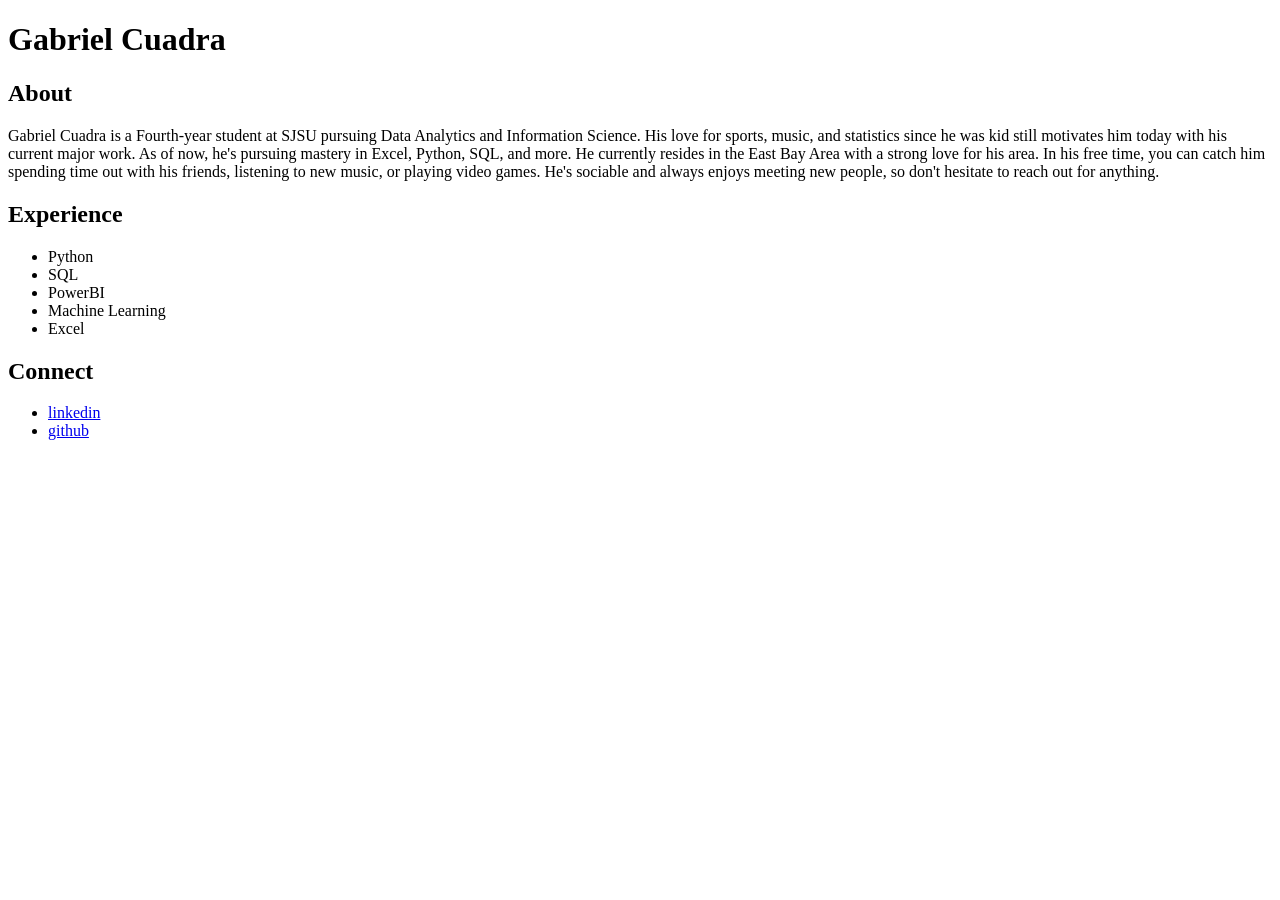
==== index.html @ 94361422 "Merge branch 'main' into lesson-5" ====
<!DOCTYPE html>
<html lang="en">
 <head>
    <title>Gabriel Cuadra's Portfolio</title>
    <meta charset="UTF-8">
    <meta http-equiv="X-UA-Compatible" content="IE=edge">
    <meta name="viewport" content="width=device-width, initial-scale=1.0"> 
 </head>
<body>
    <h1> Gabriel Cuadra</h1>
    <h2> About </h2>
    <p>Gabriel Cuadra is a Fourth-year student at SJSU pursuing Data Analytics and Information Science. His love for sports, music, and statistics since he was kid still motivates him today with his current major work. As of now, he's pursuing mastery in Excel, Python, SQL, and more. He currently resides in the East Bay Area with a strong love for his area. In his free time, you can catch him spending time out with his friends, listening to new music, or playing video games. He's sociable and always enjoys meeting new people, so don't hesitate to reach out for anything.</p>
    <h2>Experience</h2>
    <ul>
        <li>Python</li>
        <li>SQL</li>
        <li>PowerBI</li>
        <li>Machine Learning</li>
        <li>Excel</li>
    </ul>
    <h2> Connect</h2>
    <ul>
        <li><a href="https://www.linkedin.com/in/gabrielcuadra8"> linkedin</a></li>
        <li><a href="https://github.com/gabecdra"> github</a></li>
    </ul>

</body>
</html>
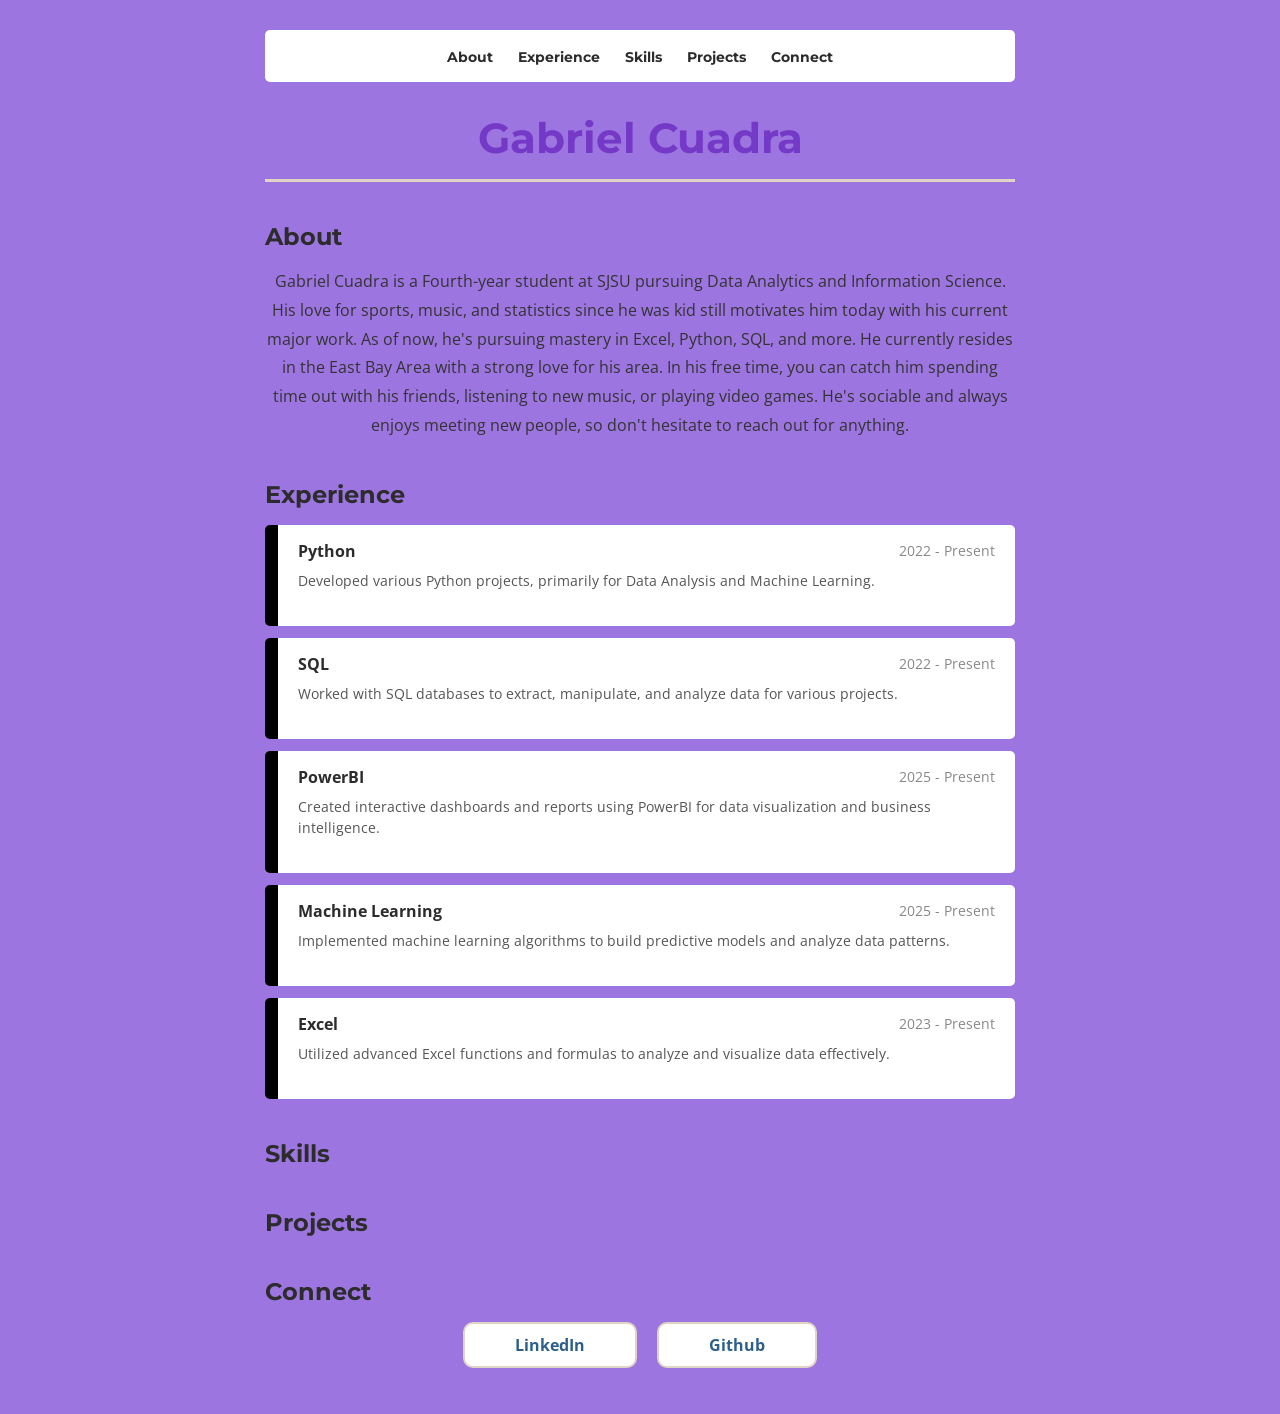
==== commit 8fc10fc7: "styling added" ====
--- a/index.html
+++ b/index.html
@@ -5,25 +5,60 @@
     <meta charset="UTF-8">
     <meta http-equiv="X-UA-Compatible" content="IE=edge">
     <meta name="viewport" content="width=device-width, initial-scale=1.0"> 
+    <link href = "css/index.css" rel ="stylesheet">
  </head>
 <body>
+    <nav>
+        <ul>
+            <li><a href="#about">About</a></li>
+            <li><a href="#experience">Experience</a></li>
+            <li><a href="#skills">Skills</a></li>
+            <li><a href="#projects">Projects</a></li>
+            <li><a href="#connect">Connect</a></li>
+        </ul>
+    </nav>
+
     <h1> Gabriel Cuadra</h1>
-    <h2> About </h2>
+    <h2 id="about">About</h2>
     <p>Gabriel Cuadra is a Fourth-year student at SJSU pursuing Data Analytics and Information Science. His love for sports, music, and statistics since he was kid still motivates him today with his current major work. As of now, he's pursuing mastery in Excel, Python, SQL, and more. He currently resides in the East Bay Area with a strong love for his area. In his free time, you can catch him spending time out with his friends, listening to new music, or playing video games. He's sociable and always enjoys meeting new people, so don't hesitate to reach out for anything.</p>
-    <h2>Experience</h2>
+    <h2 id="experience">Experience</h2>
     <ul>
-        <li>Python</li>
-        <li>SQL</li>
-        <li>PowerBI</li>
-        <li>Machine Learning</li>
-        <li>Excel</li>
+        <li>
+            <span class = "experience-title">Python</span>
+            <span class = "experience-date">2022 - Present</span>
+            <p class="experience-description">Developed various Python projects, primarily for Data Analysis and Machine Learning.</p>
+        </li>
+        <li>
+            <span class = "experience-title">SQL</span>
+            <span class = "experience-date">2022 - Present</span>
+            <p class="experience-description">Worked with SQL databases to extract, manipulate, and analyze data for various projects.</p>
+        </li>
+        <li>
+            <span class = "experience-title">PowerBI</span>
+            <span class = "experience-date">2025 - Present</span>
+            <p class="experience-description">Created interactive dashboards and reports using PowerBI for data visualization and business intelligence.</p>
+        </li>
+        <li>
+            <span class = "experience-title">Machine Learning</span>
+            <span class = "experience-date">2025 - Present</span>
+            <p class="experience-description">Implemented machine learning algorithms to build predictive models and analyze data patterns.</p>
+        </li>
+        <li>
+            <span class = "experience-title">Excel</span>
+            <span class = "experience-date">2023 - Present</span>
+            <p class="experience-description">Utilized advanced Excel functions and formulas to analyze and visualize data effectively.</p>
+        </li>
     </ul>
-    <h2> Connect</h2>
+     <h2 id="skills">Skills</h2>
+       <h2 id="projects">Projects</h2>
     <ul>
-        <li><a href="https://www.linkedin.com/in/gabrielcuadra8"> linkedin</a></li>
-        <li><a href="https://github.com/gabecdra"> github</a></li>
+
+    </ul>
+    <h2 id="connect">Connect</h2>
+    <ul>
+        <li><a href="https://www.linkedin.com/in/gabrielcuadra8"> LinkedIn</a></li>
+        <li><a href="https://github.com/gabecdra"> Github</a></li>
     </ul>
 
 </body>
 </html>
-
--- a/css/index.css
+++ b/css/index.css
@@ -0,0 +1,149 @@
+
+/* ------ Google Font import -------*/
+
+
+@import url('https://fonts.googleapis.com/css2?family=Montserrat:wght@400;700&family=Open+Sans&display=swap');
+
+
+/* -----Body Design-----*/
+body {
+    background-color: #9d75e1;         
+    color: #333333;                      
+    font-family: 'Open Sans';
+    padding: 30px;
+    margin: 0 auto;
+    max-width: 750px;
+}
+
+/* -----Navigation------ */
+
+nav {
+    background-color: #ffffff;
+    padding: 15px 20px;
+    border-radius: 5px;
+    margin-bottom: 30px;
+    position: sticky;
+    top: 10px;
+}
+nav ul {
+    list-style: none;
+    padding: 0;
+    margin: 0;
+    display: flex;
+    justify-content: center;
+    gap: 25px;
+    flex-wrap: wrap;
+}
+nav a {
+    color: #2c2c2c;
+    text-decoration: none;
+    font-weight: bold;
+    font-family: 'Montserrat', Arial, sans-serif;
+    font-size: 14px;
+}
+
+nav a:hover {
+    color: #7439c7;
+}
+
+
+/*Heading Design*/
+
+
+h1 {
+    font-family: 'Montserrat';
+    font-size: 42px;
+    font-weight: 700;
+    color: #7439c7;                     
+    text-align: center;
+    margin-bottom: 30px;
+    padding-bottom: 15px;
+    border-bottom: 3px solid #e0d5c5;
+}
+h2 {
+    font-family: 'Montserrat';
+    font-size: 24px;
+    font-weight: 700;
+    color: #2c2c2c;
+    margin-top: 40px;                   
+    margin-bottom: 15px;
+}
+
+/*About Section*/
+
+p {
+    text-align: center;
+    line-height: 1.8;
+    margin-bottom: 20px;
+}
+
+
+/*----Experience Section----*/
+
+#experience + ul {
+    list-style: none;
+    padding: 0;
+}
+
+#experience + ul li {
+    background-color: #ffffff;
+    padding: 15px 20px;
+    margin-bottom: 12px;
+    border-radius: 5px;
+    border-left: 13px solid #000000;
+
+    display: flex;
+    flex-wrap: wrap;
+    justify-content: space-between;
+    align-items: center;
+}
+
+.experience-title {
+    font-weight: bold;
+    font-size: 16px;
+    color: #2c2c2c;
+}
+
+.experience-date {
+    color: #888888;
+    font-size: 14px;
+}
+
+.experience-description {
+    width: 100%;                
+    margin-top: 8px;
+    text-align: left;
+    font-size: 14px;
+    color: #555555;
+    line-height: 1.5;
+}
+
+
+/*Connect Section*/
+
+#connect + ul {
+    list-style: none;
+    padding: 0;
+    display: flex;
+    justify-content: center;
+    gap: 20px;
+    flex-wrap: wrap;
+}
+
+#connect + ul a {
+    display: inline-block;
+    padding: 10px 50px;
+    background-color: #ffffff;
+    color: #2c5f8a;
+    text-decoration: none;
+    font-weight: bold;
+    border-radius: 10px;
+    border: 2px solid #e0d5c5;
+}
+
+#connect + ul a:hover {
+    background-color: #6429a3;
+    color: #ffffff;
+    border-color: #2c5f8a;
+    text-decoration: underline;
+}
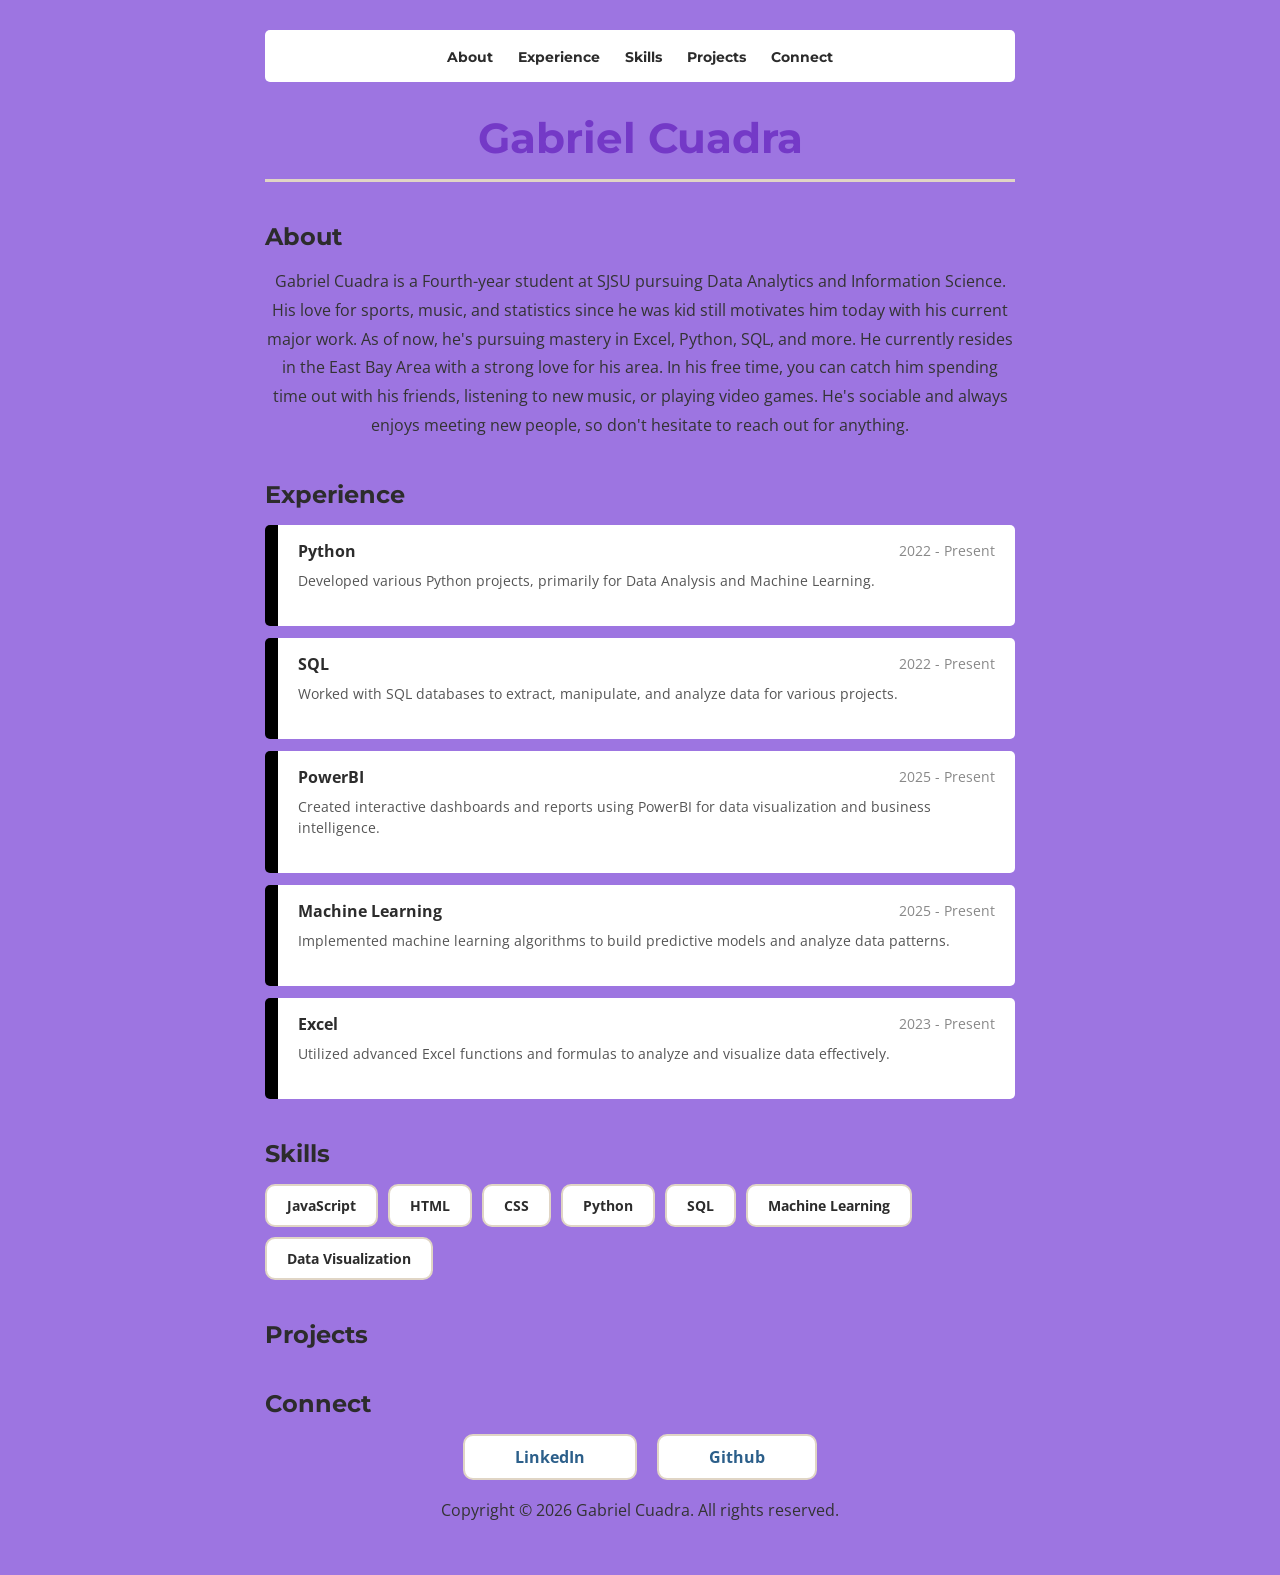
==== commit e082859e: "js added, created footer and skills" ====
--- a/index.html
+++ b/index.html
@@ -49,16 +49,22 @@
             <p class="experience-description">Utilized advanced Excel functions and formulas to analyze and visualize data effectively.</p>
         </li>
     </ul>
-     <h2 id="skills">Skills</h2>
-       <h2 id="projects">Projects</h2>
-    <ul>
+    <section id="skills">
+     <h2>Skills</h2>
+     <ul>
 
-    </ul>
+     </ul>
+    </section>
+     <h2 id="projects">Projects</h2>
+     <ul>
+
+     </ul>
     <h2 id="connect">Connect</h2>
     <ul>
         <li><a href="https://www.linkedin.com/in/gabrielcuadra8"> LinkedIn</a></li>
         <li><a href="https://github.com/gabecdra"> Github</a></li>
     </ul>
 
+    <script src="js/index.js"></script>
 </body>
 </html>
--- a/css/index.css
+++ b/css/index.css
@@ -146,4 +146,25 @@
     color: #ffffff;
     border-color: #2c5f8a;
     text-decoration: underline;
+}
+
+
+/*SkillsSection*/
+
+#skills ul {
+    list-style: none;
+    padding: 0;
+    display: flex;
+    flex-wrap: wrap;
+    gap: 10px;
+}
+
+#skills ul li {
+    background-color: #ffffff;
+    padding: 10px 20px;
+    border-radius: 10px;
+    border: 2px solid #e0d5c5;
+    font-weight: bold;
+    font-size: 14px;
+    color: #2c2c2c;
 }
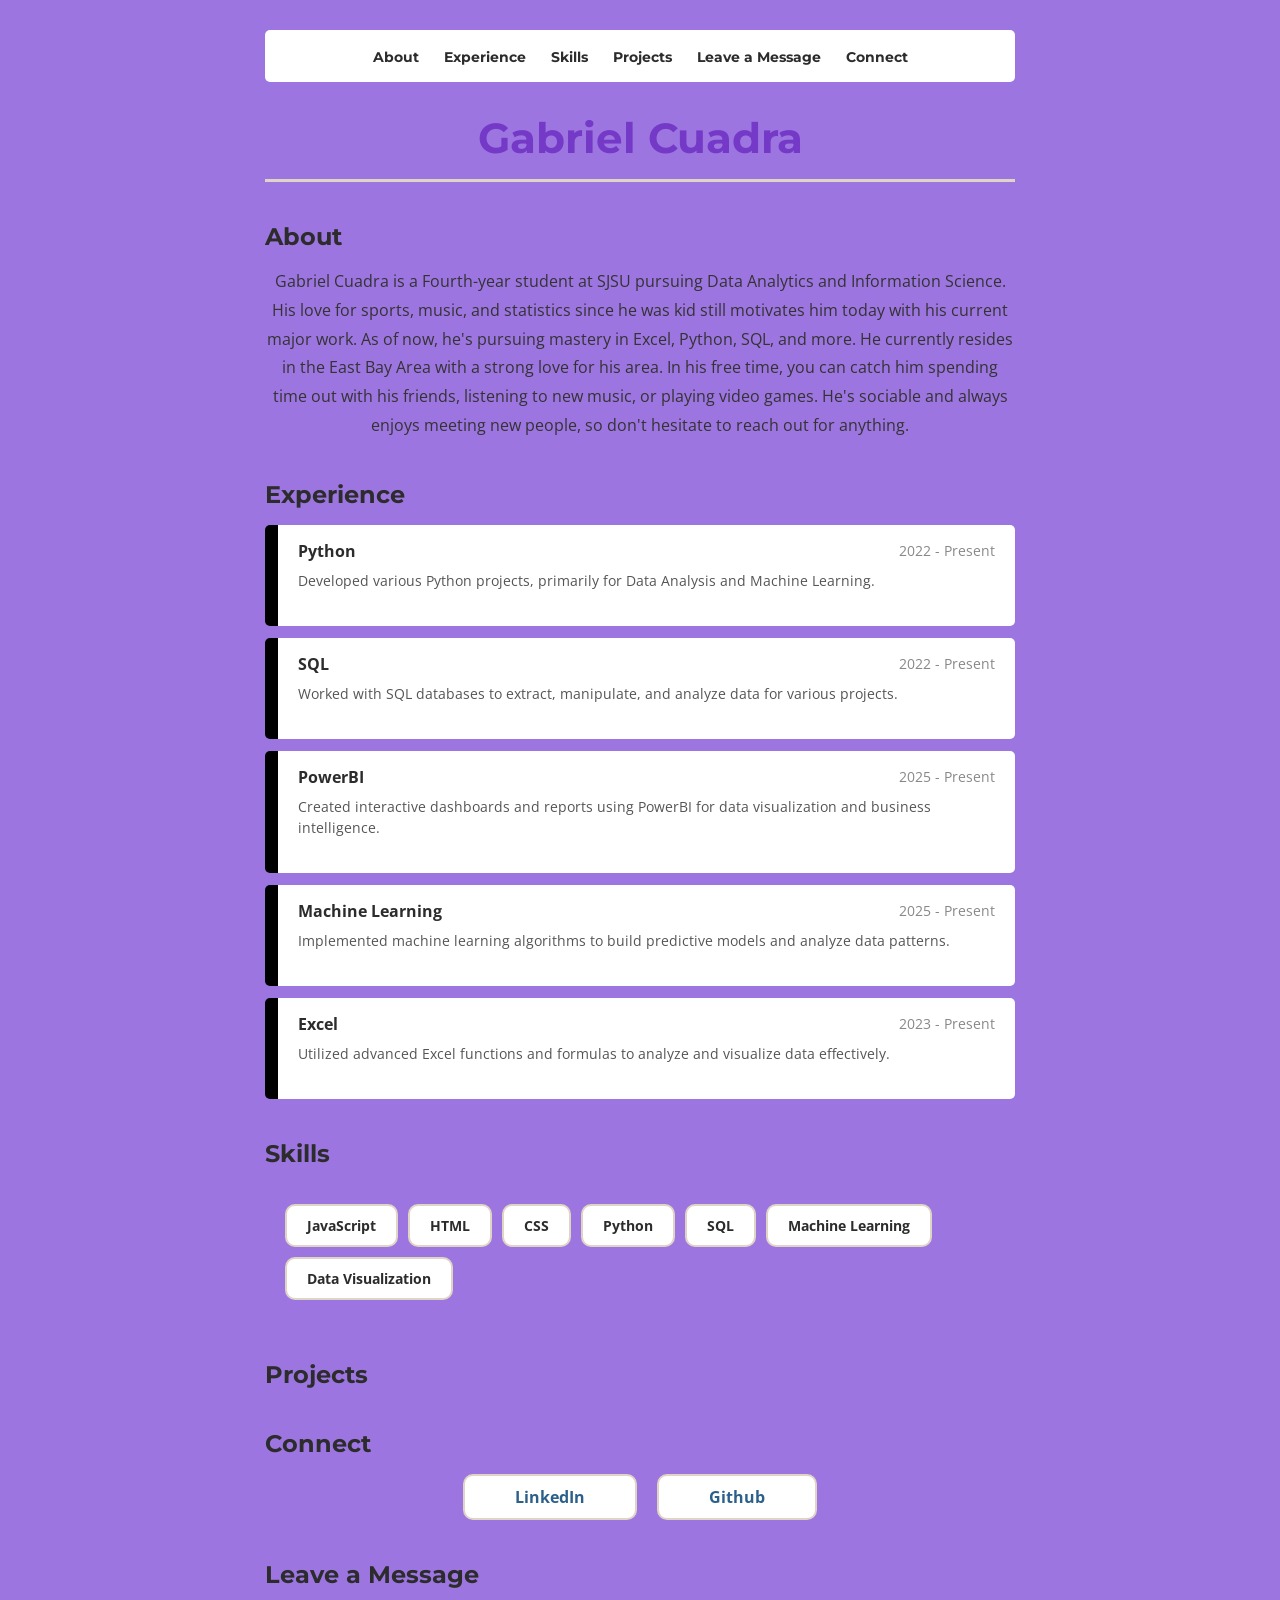
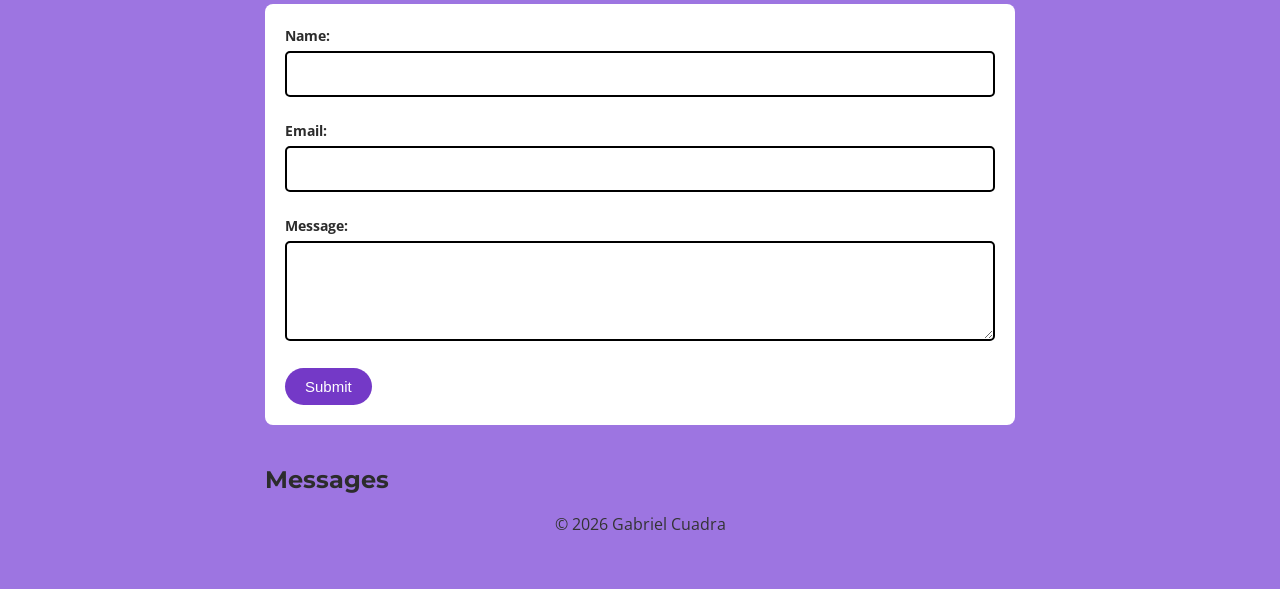
==== commit ad1e1db3: "form and functionality added" ====
--- a/index.html
+++ b/index.html
@@ -14,6 +14,7 @@
             <li><a href="#experience">Experience</a></li>
             <li><a href="#skills">Skills</a></li>
             <li><a href="#projects">Projects</a></li>
+            <li><a href="#leave-message">Leave a Message</a></li>
             <li><a href="#connect">Connect</a></li>
         </ul>
     </nav>
@@ -64,7 +65,29 @@
         <li><a href="https://www.linkedin.com/in/gabrielcuadra8"> LinkedIn</a></li>
         <li><a href="https://github.com/gabecdra"> Github</a></li>
     </ul>
+    <section id="leave-message"> 
+       <h2> Leave a Message</h2> 
+       <form name ="leave_message">
+            <label for="name">Name:</label><br>
+            <input type="text" id="name" name="usersName" required><br><br>
+
+            <label for="email">Email:</label>
+            <input type="email" id="email" name="usersEmail" required><br><br>
+
+            <label for="message">Message:</label><br>
+            <textarea name="message" id="usersMessage" required></textarea><br><br>
+
+            <button type="submit" class ="submit-btn">Submit</button>
+       </form>
+    </section>
+
+    <section id = "messages">
+        <h2>Messages</h2>
+        <ul id="message-list"></ul>
+    </section>
 
     <script src="js/index.js"></script>
+
+    
 </body>
 </html>
--- a/css/index.css
+++ b/css/index.css
@@ -153,7 +153,7 @@
 
 #skills ul {
     list-style: none;
-    padding: 0;
+    padding: 20px;
     display: flex;
     flex-wrap: wrap;
     gap: 10px;
@@ -167,4 +167,96 @@
     font-weight: bold;
     font-size: 14px;
     color: #2c2c2c;
+}
+/*MessageForm*/
+#leave-message form {
+    background-color: #ffffff;
+    padding: 20px;
+    border-radius: 8px;
+    margin-top: 10px;
+}
+
+#leave-message label {
+    font-weight: bold;
+    font-size: 14px;
+    color: #2c2c2c;
+}
+
+#leave-message input,
+#leave-message textarea {
+    width: 100%;
+    padding: 10px;
+    margin-top: 5px;
+    border: 2px solid #000000;
+    border-radius: 5px;
+    font-family: 'Open Sans', Arial, sans-serif;
+    font-size: 16px;
+    box-sizing: border-box;
+}
+
+#leave-message textarea {
+    min-height: 100px;
+    resize: vertical;
+}
+
+#leave-message button[type="submit"] {
+    background-color: #7439c7;
+    color: #ffffff;
+    padding: 10px 20px;
+    border: none;
+    border-radius: 25px;
+    font-size: 15px;
+    cursor: pointer;
+}
+
+#leave-message button[type="submit"]:hover {
+    background-color: #7439c7a3;
+}
+
+/* MessageListItem */
+#messages ul {
+    list-style: none;
+    padding: 0;
+}
+
+#messages ul li {
+    background-color: #ffffff;
+    padding: 15px 20px;
+    margin-bottom: 10px;
+    border-radius: 20px;
+    border-left: 4px solid #161211;
+    display: flex;
+    flex-wrap: wrap;
+    align-items: center;
+    gap: 10px;
+}
+
+#messages ul li a {
+    color: #2c5f8a;
+    font-weight: bold;
+    text-decoration: none;
+}
+
+#messages ul li a:hover {
+    color: #7439c7;
+    text-decoration: underline;
+}
+
+#messages ul li span {
+    color: #555555;
+}
+
+#messages ul li button {
+    background-color: #7439c7;
+    color: #ffffff;
+    border: none;
+    padding: 5px 12px;
+    border-radius: 15px;
+    font-size: 12px;
+    cursor: pointer;
+    margin-left: auto;
+}
+
+#messages ul li button:hover {
+    background-color: #7439c7a3;
 }
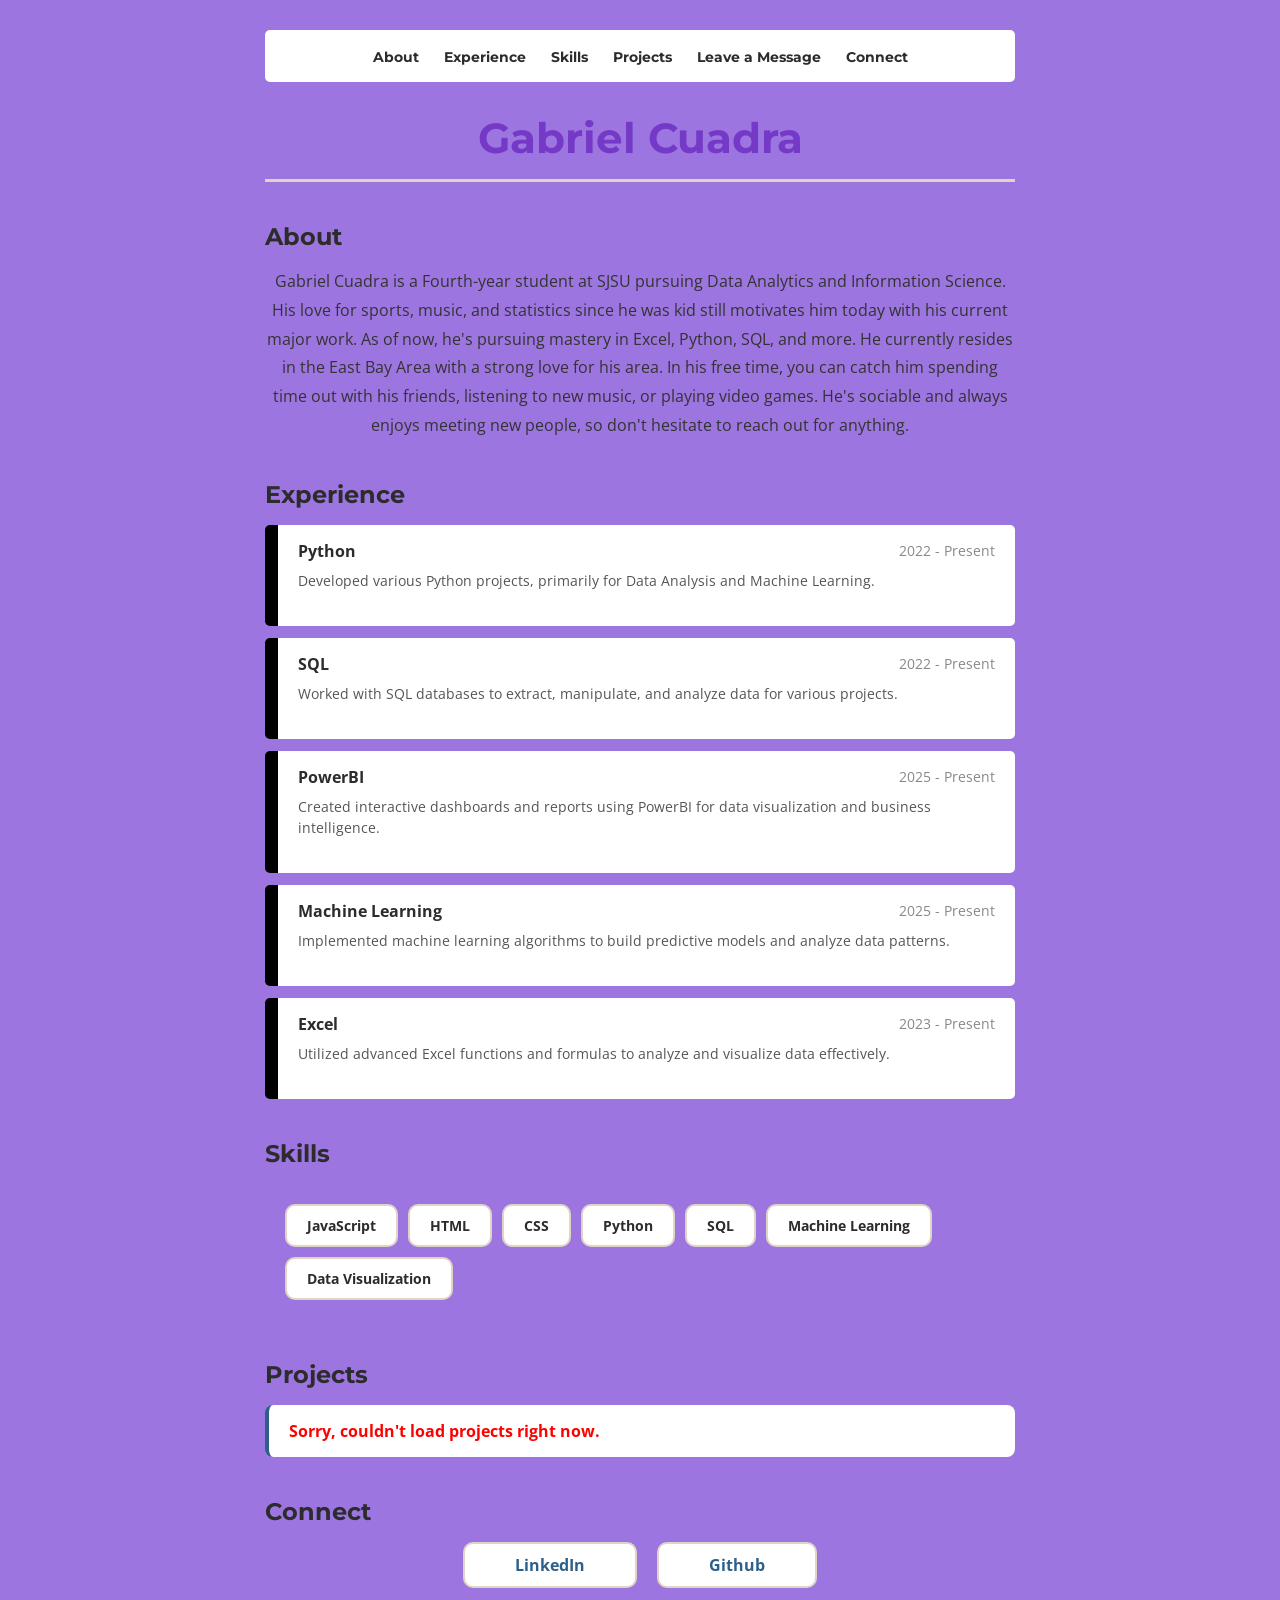
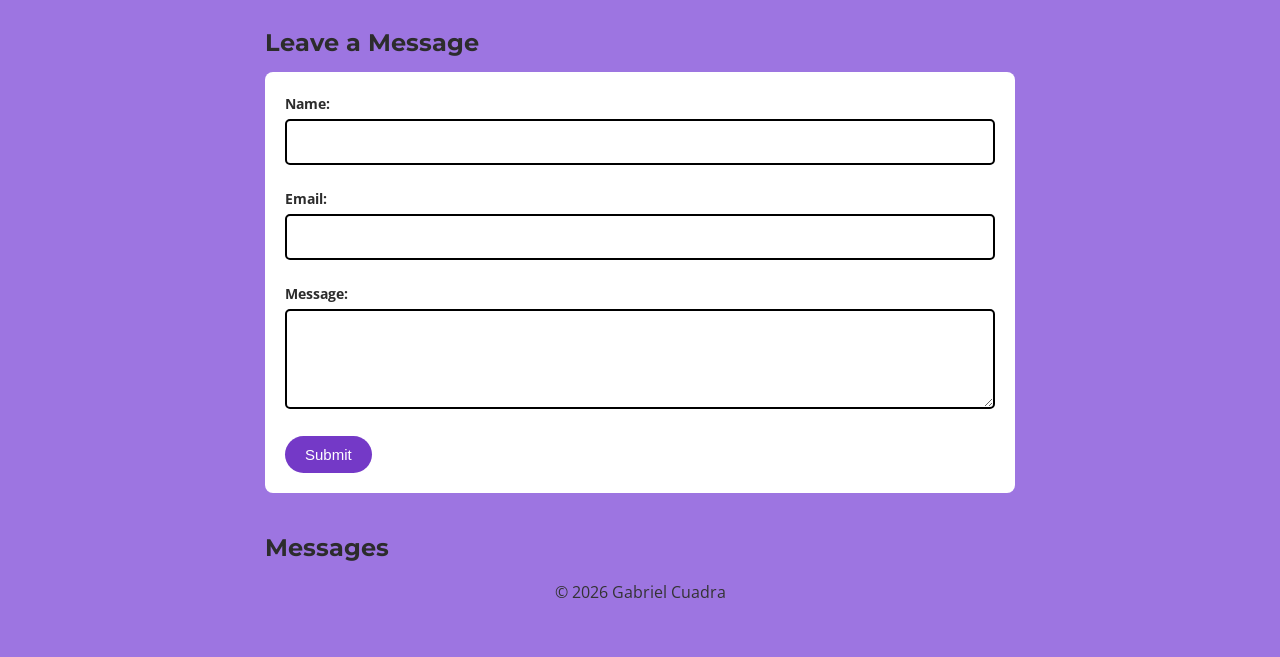
==== commit 6c90ad94: "API fetch completed" ====
--- a/index.html
+++ b/index.html
@@ -51,15 +51,18 @@
         </li>
     </ul>
     <section id="skills">
-     <h2>Skills</h2>
-     <ul>
+        <h2>Skills</h2>
+        <ul>
 
-     </ul>
+        </ul>
     </section>
-     <h2 id="projects">Projects</h2>
-     <ul>
 
-     </ul>
+    <section id="projects">
+        <h2>Projects</h2>
+        <ul>
+
+        </ul>
+    </section>
     <h2 id="connect">Connect</h2>
     <ul>
         <li><a href="https://www.linkedin.com/in/gabrielcuadra8"> LinkedIn</a></li>
@@ -68,14 +71,14 @@
     <section id="leave-message"> 
        <h2> Leave a Message</h2> 
        <form name ="leave_message">
-            <label for="name">Name:</label><br>
-            <input type="text" id="name" name="usersName" required><br><br>
+            <label for="usersName">Name:</label><br>
+            <input type="text" id="usersName" name="usersName" required><br><br>
 
-            <label for="email">Email:</label>
-            <input type="email" id="email" name="usersEmail" required><br><br>
+            <label for="usersEmail">Email:</label><br>
+            <input type="email" id="usersEmail" name="usersEmail" required><br><br>
 
-            <label for="message">Message:</label><br>
-            <textarea name="message" id="usersMessage" required></textarea><br><br>
+            <label for="usersMessage">Message:</label><br>
+            <textarea name="usersMessage" id="usersMessage" required></textarea><br><br>
 
             <button type="submit" class ="submit-btn">Submit</button>
        </form>
--- a/css/index.css
+++ b/css/index.css
@@ -5,6 +5,15 @@
 @import url('https://fonts.googleapis.com/css2?family=Montserrat:wght@400;700&family=Open+Sans&display=swap');
 
 
+/`  *Fixing the scroll margin for the Navigation buttons*/
+h2 {
+    scroll-margin-top: 100px;    
+}
+
+#skills,
+#projects {
+    scroll-margin-top: 140px;
+}
 /* -----Body Design-----*/
 body {
     background-color: #9d75e1;         
@@ -259,4 +268,26 @@
 
 #messages ul li button:hover {
     background-color: #7439c7a3;
+}
+
+/* PROJECTS SECTION*/
+
+#projects ul {
+    list-style: none;
+    padding: 0;
+
+    display: flex;
+    flex-wrap: wrap;
+    gap: 10px;
+}
+
+#projects ul li {
+    background-color: #ffffff;
+    padding: 15px 20px;
+    border-radius: 8px;
+    border-left: 4px solid #2c5f8a;
+    font-weight: bold;
+    color: #2c2c2c;
+
+    flex: 1 1 200px;
 }
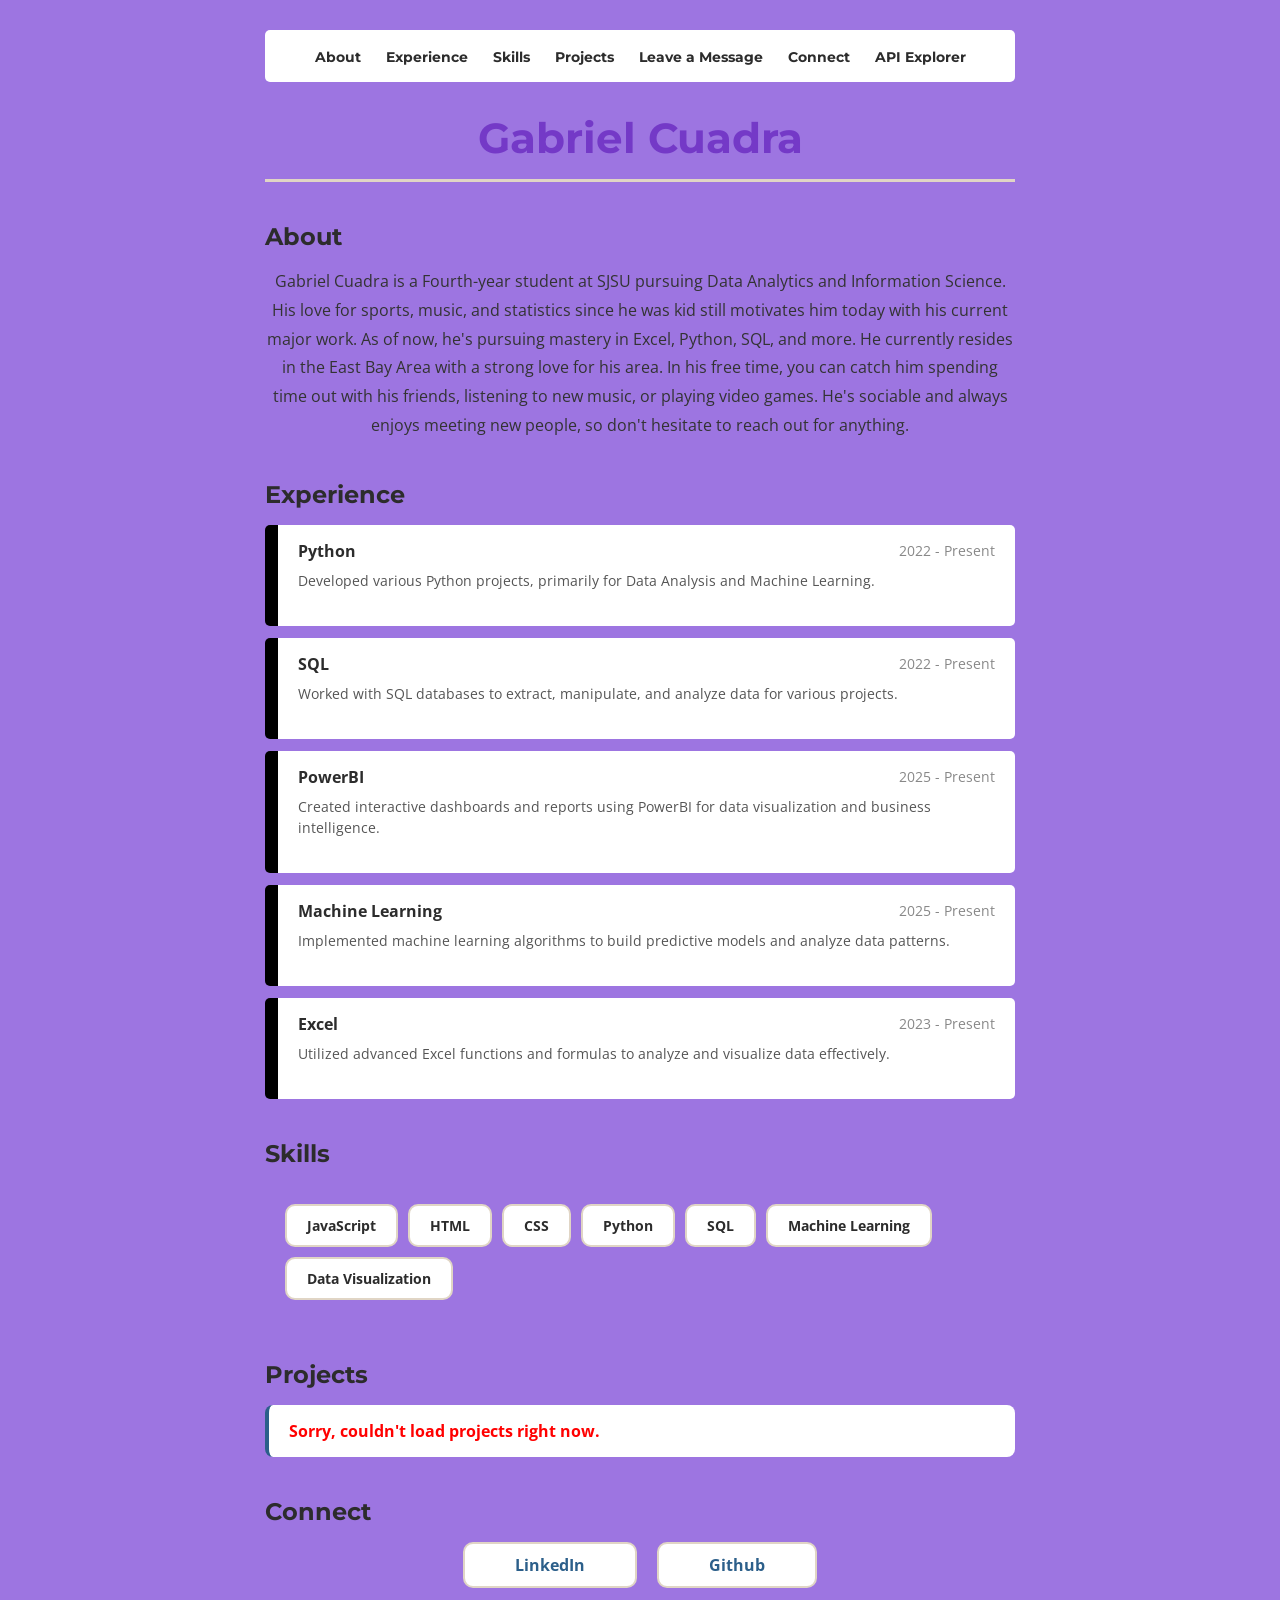
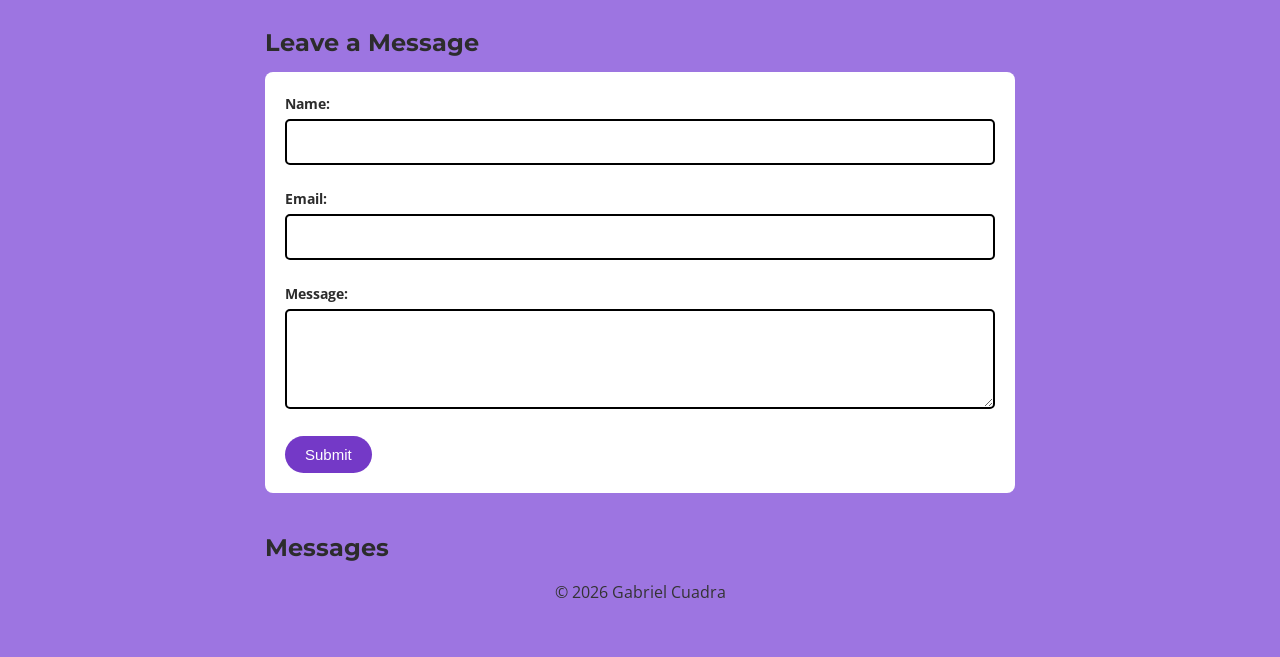
==== commit 0da9b3a6: "added open ai page" ====
--- a/index.html
+++ b/index.html
@@ -16,6 +16,7 @@
             <li><a href="#projects">Projects</a></li>
             <li><a href="#leave-message">Leave a Message</a></li>
             <li><a href="#connect">Connect</a></li>
+            <li><a href="openapi.html">API Explorer</a></li>
         </ul>
     </nav>
 
--- a/css/index.css
+++ b/css/index.css
@@ -5,7 +5,7 @@
 @import url('https://fonts.googleapis.com/css2?family=Montserrat:wght@400;700&family=Open+Sans&display=swap');
 
 
-/`  *Fixing the scroll margin for the Navigation buttons*/
+/*Fixing the scroll margin for the Navigation buttons*/
 h2 {
     scroll-margin-top: 100px;    
 }
